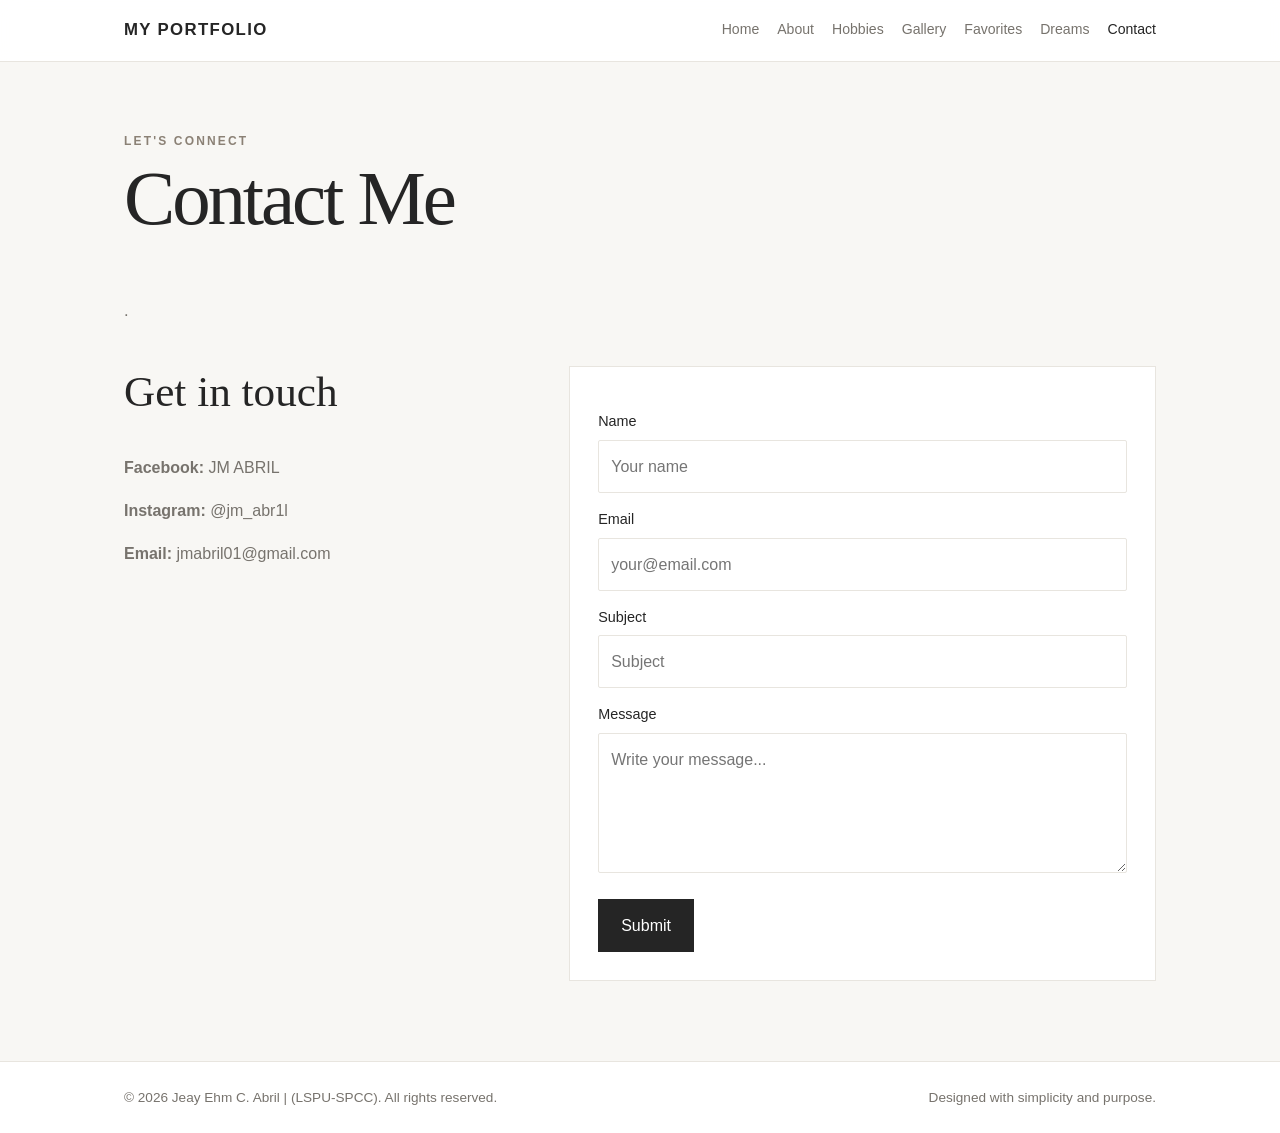
==== contact.html @ 5f479e2b "Add files via upload" ====
<!DOCTYPE html>
<html lang="en">
<head>
  <meta charset="UTF-8">
  <meta name="viewport" content="width=device-width, initial-scale=1.0">
  <meta name="description" content="A minimalist personal website and digital portfolio.">
  <title>Contact Me | My Personal Website</title>
  <link rel="stylesheet" href="css/style.css">
</head>
<body>
  <header class="site-header">
    <div class="nav-wrap">
      <a class="logo" href="index.html">MY PORTFOLIO</a>
      <nav aria-label="Main navigation">
        <a href="index.html">Home</a>
<a href="about.html">About</a>
<a href="hobbies.html">Hobbies</a>
<a href="gallery.html">Gallery</a>
<a href="favorites.html">Favorites</a>
<a href="dreams.html">Dreams</a>
<a href="contact.html" class="active">Contact</a>
      </nav>
    </div>
  </header>
  <main>
    <header class="page-heading"><span class="eyebrow">Let's connect</span><h1>Contact Me</h1><p>.</p></header>
<section class="split">
  <div><h2>Get in touch</h2><p><strong>Facebook:</strong> JM ABRIL</p><p><strong>Instagram:</strong> @jm_abr1l</p><p><strong>Email:</strong> jmabril01@gmail.com</p></div>
  <form action="#" method="post">
    <label for="name">Name</label><input id="name" name="name" type="text" placeholder="Your name" required>
    <label for="email">Email</label><input id="email" name="email" type="email" placeholder="your@email.com" required>
    <label for="subject">Subject</label><input id="subject" name="subject" type="text" placeholder="Subject">
    <label for="message">Message</label><textarea id="message" name="message" placeholder="Write your message..." required></textarea>
    <button type="submit">Submit</button>
  </form>
</section>
  </main>
  <footer class="site-footer">
    <div class="footer-wrap">
      <span>© 2026 Jeay Ehm C. Abril | (LSPU-SPCC). All rights reserved.</span>
      <span>Designed with simplicity and purpose.</span>
    </div>
  </footer>
</body>
</html>
---- css/style.css ----
/* Minimalist and Clean Personal Website */
:root {
  --bg: #f8f7f4;
  --surface: #ffffff;
  --text: #252525;
  --muted: #77736d;
  --line: #e8e5df;
  --accent: #8b8175;
  --max-width: 1080px;
}
* { box-sizing: border-box; }
html { scroll-behavior: smooth; }
body {
  margin: 0;
  background: var(--bg);
  color: var(--text);
  font-family: Arial, Helvetica, sans-serif;
  line-height: 1.7;
}
a { color: inherit; text-decoration: none; }
a:hover { color: var(--accent); }
.site-header {
  background: rgba(255,255,255,.92);
  border-bottom: 1px solid var(--line);
  position: sticky;
  top: 0;
  z-index: 10;
  backdrop-filter: blur(10px);
}
.nav-wrap {
  max-width: var(--max-width);
  margin: auto;
  padding: 16px 24px;
  display: flex;
  align-items: center;
  justify-content: space-between;
  gap: 20px;
}
.logo { font-size: 1.05rem; font-weight: 700; letter-spacing: .08em; }
nav { display: flex; flex-wrap: wrap; gap: 18px; }
nav a { color: var(--muted); font-size: .88rem; transition: color .2s; }
nav a:hover, nav a.active { color: var(--text); }
main { max-width: var(--max-width); margin: auto; padding: 64px 24px 80px; min-height: 75vh; }
.eyebrow {
  color: var(--accent); text-transform: uppercase; letter-spacing: .18em;
  font-size: .75rem; font-weight: 700;
}
h1, h2, h3 { line-height: 1.2; margin-top: 0; }
h1 { font-family: Georgia, 'Times New Roman', serif; font-size: clamp(2.5rem, 6vw, 4.8rem); font-weight: 400; letter-spacing: -.04em; }
h2 { font-family: Georgia, 'Times New Roman', serif; font-size: clamp(1.8rem, 4vw, 2.7rem); font-weight: 400; }
h3 { font-size: 1.05rem; }
p { color: var(--muted); }
.hero {
  min-height: 470px; display: grid; grid-template-columns: 1.15fr .85fr;
  align-items: center; gap: 56px;
}
.hero-copy p { max-width: 570px; font-size: 1.05rem; }
.hero-image {
  width: 100%; min-height: 340px; object-fit: cover; border-radius: 4px;
  background: var(--line);
}
.button {
  display: inline-block; margin-top: 16px; padding: 11px 21px;
  border: 1px solid var(--text); border-radius: 2px;
  font-size: .9rem; transition: all .2s;
}
.button:hover { background: var(--text); color: white; }
.page-heading { max-width: 700px; margin-bottom: 42px; }
.page-heading p { font-size: 1.03rem; }
.grid { display: grid; grid-template-columns: repeat(3, 1fr); gap: 22px; }
.card {
  background: var(--surface); border: 1px solid var(--line); padding: 24px;
  border-radius: 4px;
}
.card img { width: 100%; height: 190px; object-fit: cover; margin-bottom: 16px; }
.card p { margin-bottom: 0; }
.split { display: grid; grid-template-columns: .8fr 1.2fr; gap: 54px; align-items: start; }
.profile-placeholder {
  min-height: 340px; background: var(--line); display: grid; place-items: center;
  color: var(--muted); text-align: center; padding: 20px;
}
.info-list { padding-left: 20px; color: var(--muted); }
.info-list li { margin: 9px 0; }
.gallery { display: grid; grid-template-columns: repeat(3, 1fr); gap: 16px; }
.gallery figure { margin: 0; background: white; padding: 10px; border: 1px solid var(--line); }
.gallery img { width: 100%; height: 220px; object-fit: cover; display: block; }
figcaption { padding: 10px 3px 2px; color: var(--muted); font-size: .85rem; }
form { max-width: 650px; background: white; border: 1px solid var(--line); padding: 28px; }
label { display: block; margin: 14px 0 6px; font-size: .9rem; }
input, textarea {
  width: 100%; padding: 12px; border: 1px solid var(--line);
  border-radius: 2px; font: inherit; background: #fff;
}
textarea { min-height: 140px; resize: vertical; }
button {
  margin-top: 18px; padding: 12px 22px; border: 1px solid var(--text);
  background: var(--text); color: white; cursor: pointer; font: inherit;
}
button:hover { background: var(--accent); border-color: var(--accent); }
.note { font-size: .85rem; color: var(--muted); }
.site-footer { border-top: 1px solid var(--line); background: white; }
.footer-wrap {
  max-width: var(--max-width); margin: auto; padding: 24px;
  display: flex; justify-content: space-between; gap: 16px; flex-wrap: wrap;
  color: var(--muted); font-size: .85rem;
}
@media (max-width: 760px) {
  .nav-wrap { align-items: flex-start; flex-direction: column; }
  nav { gap: 10px 16px; }
  main { padding-top: 42px; }
  .hero, .split { grid-template-columns: 1fr; gap: 28px; }
  .hero { min-height: auto; }
  .hero-image { min-height: 260px; }
  .grid, .gallery { grid-template-columns: repeat(2, 1fr); }
}
@media (max-width: 480px) {
  .grid, .gallery { grid-template-columns: 1fr; }
  .gallery img { height: 240px; }
  form { padding: 18px; }
}
.profile-picture {
    width: 100%;
    height: 340px;
    object-fit: cover;
    border-radius: 4px;
    display: block;
}
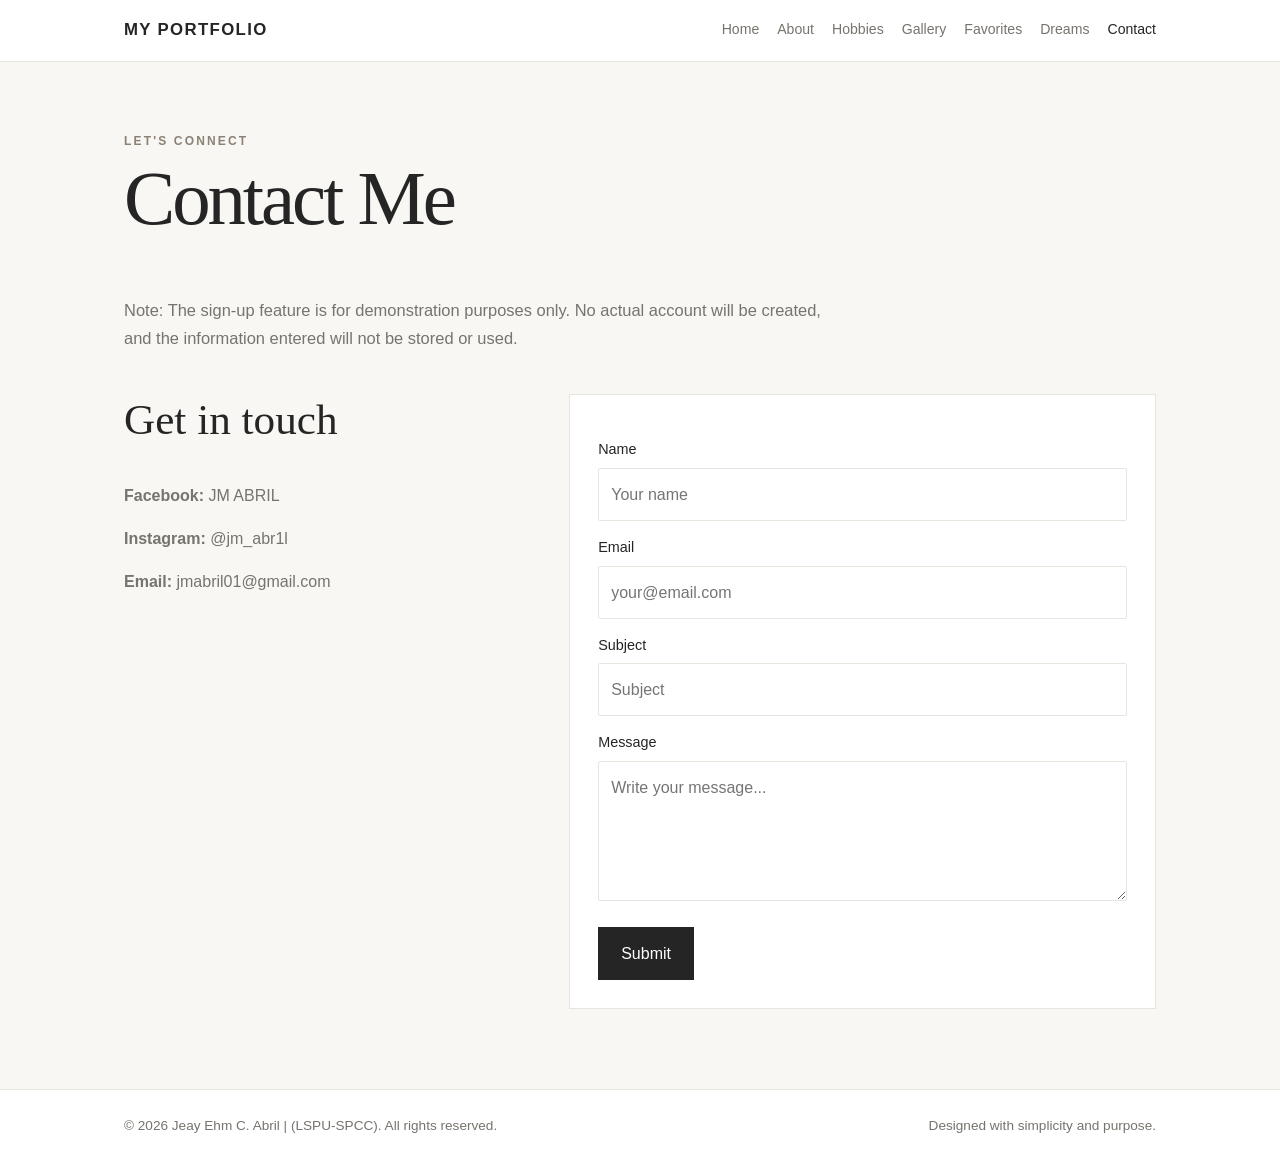
==== commit a52a2042: "Add files via upload" ====
--- a/contact.html
+++ b/contact.html
@@ -23,7 +23,7 @@
     </div>
   </header>
   <main>
-    <header class="page-heading"><span class="eyebrow">Let's connect</span><h1>Contact Me</h1><p>.</p></header>
+    <header class="page-heading"><span class="eyebrow">Let's connect</span><h1>Contact Me</h1><p>Note: The sign-up feature is for demonstration purposes only. No actual account will be created, and the information entered will not be stored or used.</p></header>
 <section class="split">
   <div><h2>Get in touch</h2><p><strong>Facebook:</strong> JM ABRIL</p><p><strong>Instagram:</strong> @jm_abr1l</p><p><strong>Email:</strong> jmabril01@gmail.com</p></div>
   <form action="#" method="post">
